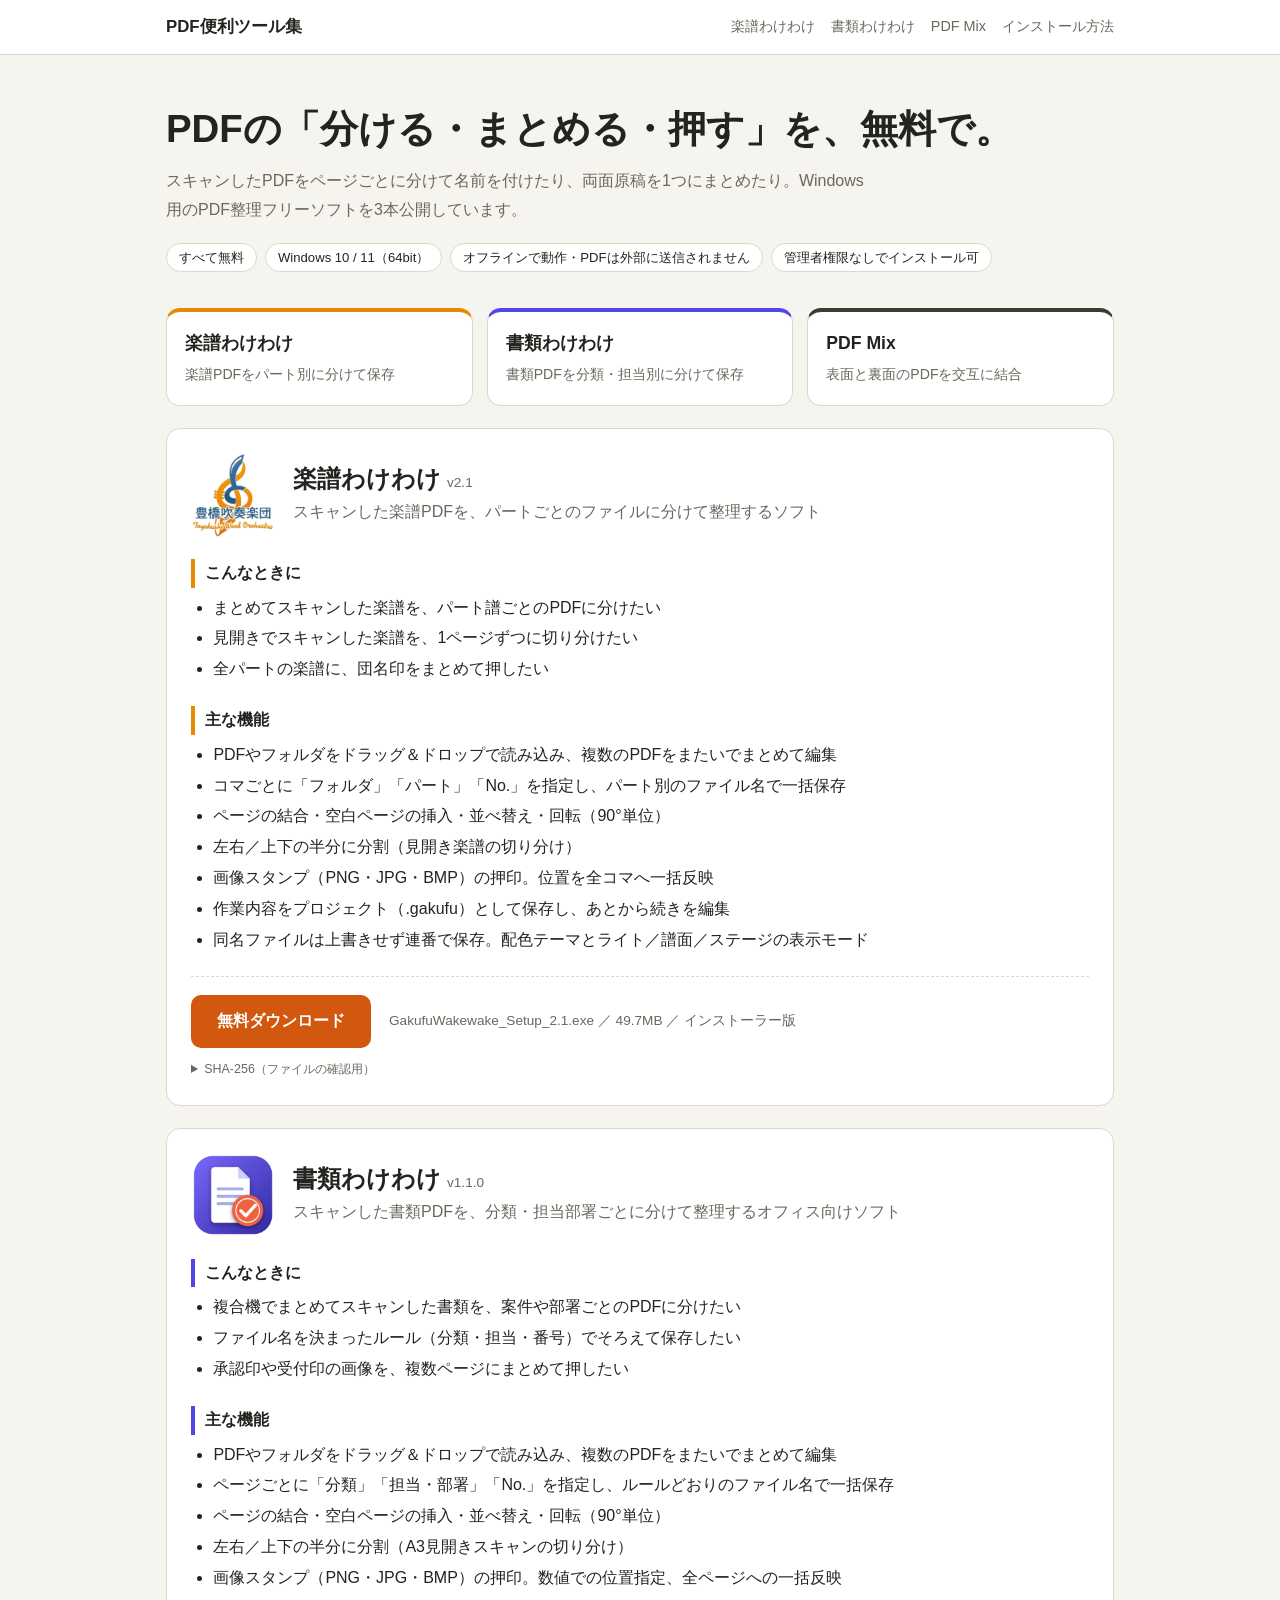
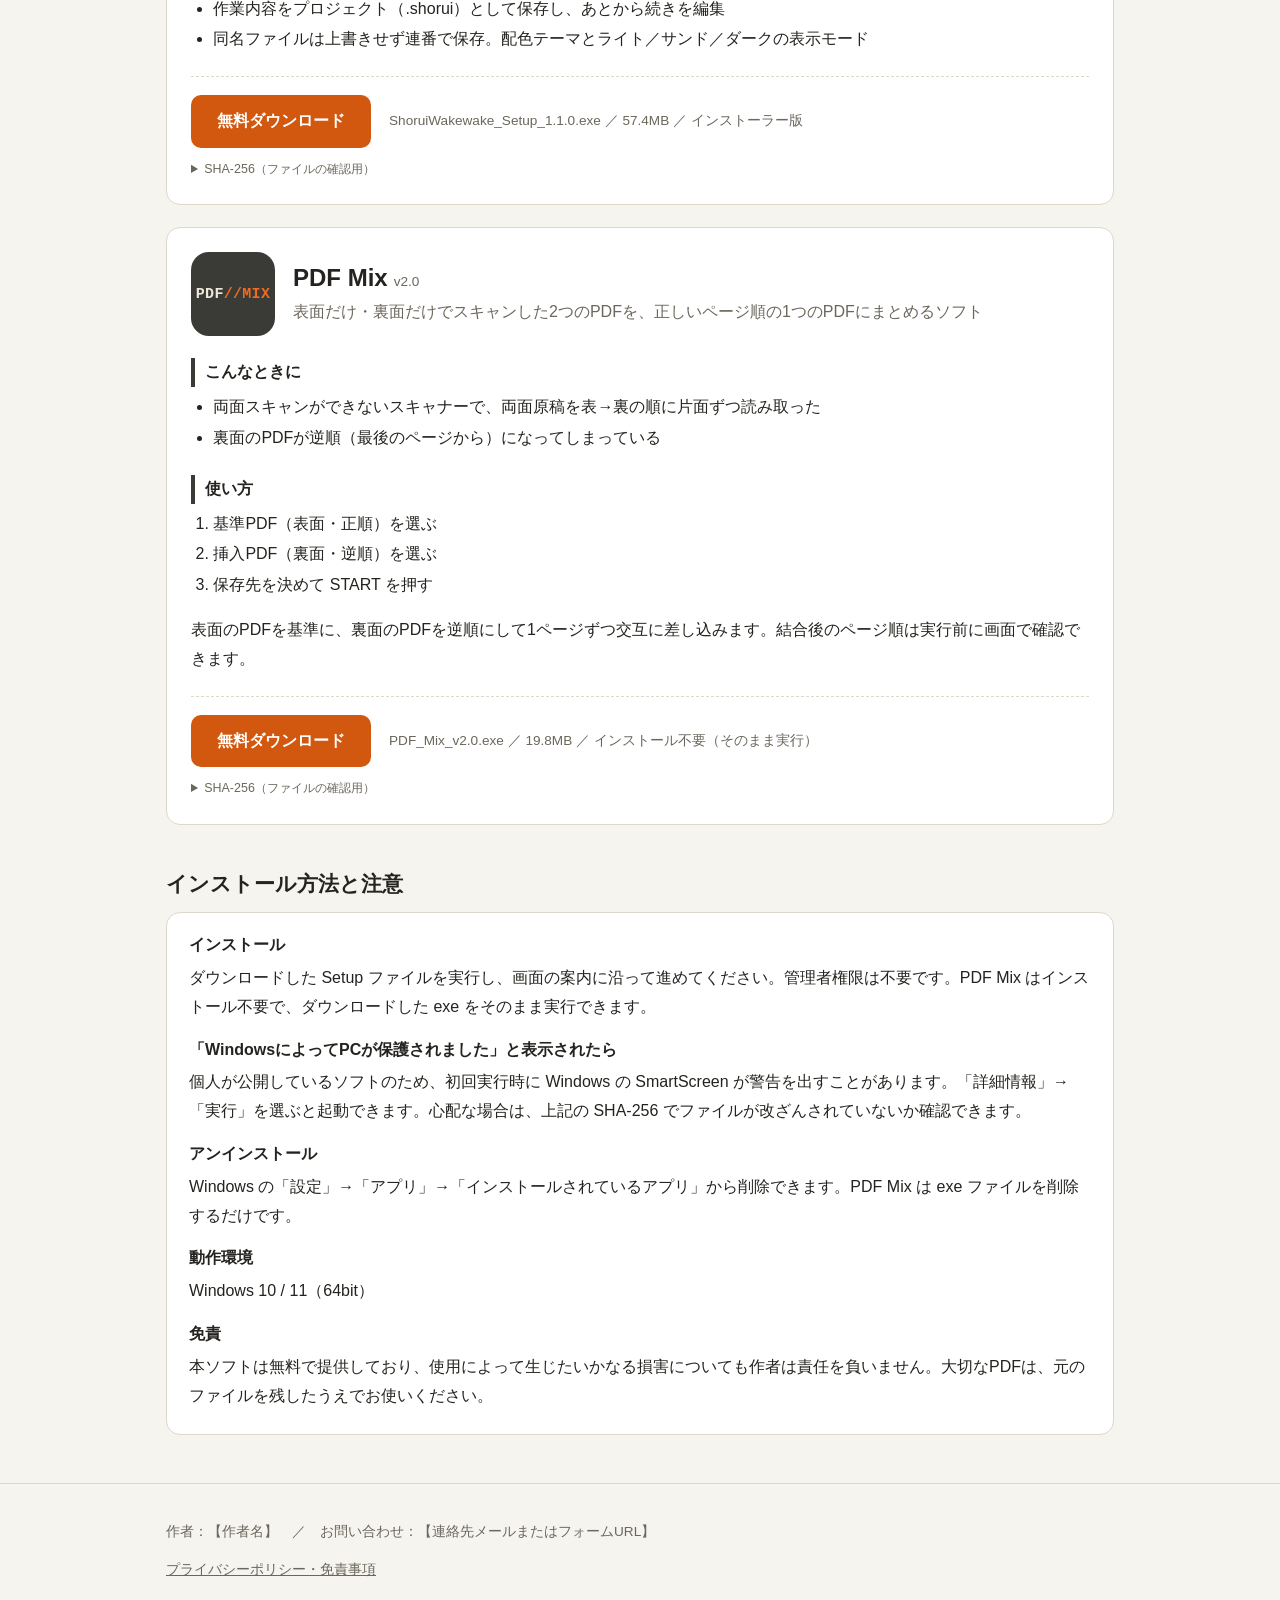
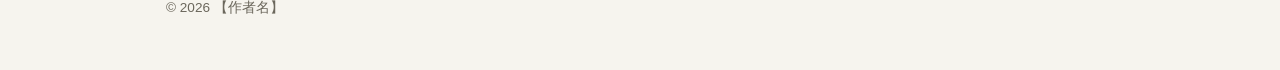
==== index.html @ d6bfec19 "Add files via upload" ====
<!doctype html>
<html lang="ja">
<head>
<meta charset="utf-8">
<meta name="viewport" content="width=device-width, initial-scale=1">
<title>PDF便利ツール集｜楽譜わけわけ・書類わけわけ・PDF Mix 無料ダウンロード</title>
<meta name="description" content="PDFの分割・結合・並べ替え・スタンプ押しができるWindows用フリーソフト「楽譜わけわけ」「書類わけわけ」、両面スキャンを1つにまとめる「PDF Mix」を無料でダウンロードできます。">
<meta property="og:title" content="PDF便利ツール集｜無料ダウンロード">
<meta property="og:description" content="楽譜わけわけ・書類わけわけ・PDF Mix。Windows用のPDF整理フリーソフト。">
<meta property="og:type" content="website">
<link rel="stylesheet" href="style.css">

<!-- ▼ Google AdSense：審査に通ったら、下の行のコメントを外し ca-pub-XXXXXXXXXXXXXXXX を自分のIDに置き換える
<script async src="https://pagead2.googlesyndication.com/pagead/js/adsbygoogle.js?client=ca-pub-XXXXXXXXXXXXXXXX" crossorigin="anonymous"></script>
-->
</head>
<body>

<header class="site-header">
  <div class="wrap">
    <a class="brand" href="./">PDF便利ツール集</a>
    <nav>
      <a href="#gakufu">楽譜わけわけ</a>
      <a href="#shorui">書類わけわけ</a>
      <a href="#mix">PDF Mix</a>
      <a href="#install">インストール方法</a>
    </nav>
  </div>
</header>

<main class="wrap">

  <section class="hero">
    <h1>PDFの「分ける・まとめる・押す」を、無料で。</h1>
    <p>スキャンしたPDFをページごとに分けて名前を付けたり、両面原稿を1つにまとめたり。Windows用のPDF整理フリーソフトを3本公開しています。</p>
    <ul class="badges">
      <li>すべて無料</li>
      <li>Windows 10 / 11（64bit）</li>
      <li>オフラインで動作・PDFは外部に送信されません</li>
      <li>管理者権限なしでインストール可</li>
    </ul>
  </section>

  <div class="picker">
    <a href="#gakufu" style="--c:var(--gakufu)"><strong>楽譜わけわけ</strong><span>楽譜PDFをパート別に分けて保存</span></a>
    <a href="#shorui" style="--c:var(--shorui)"><strong>書類わけわけ</strong><span>書類PDFを分類・担当別に分けて保存</span></a>
    <a href="#mix" style="--c:var(--mix)"><strong>PDF Mix</strong><span>表面と裏面のPDFを交互に結合</span></a>
  </div>

  <!-- 広告枠1：下のコメントを広告ユニットのコードに置き換えると表示されます --><div class="ad-slot"><!-- <ins class="adsbygoogle" style="display:block" data-ad-client="ca-pub-XXXXXXXXXXXXXXXX" data-ad-slot="0000000000" data-ad-format="auto" data-full-width-responsive="true"></ins><script>(adsbygoogle = window.adsbygoogle || []).push({});</script> --></div>

  <!-- ========== 楽譜わけわけ ========== -->
  <article class="app" id="gakufu" style="--c:var(--gakufu)">
    <div class="app-head">
      <img class="app-icon" src="img/gakufu.png" alt="楽譜わけわけのアイコン" width="84" height="84">
      <div>
        <h2>楽譜わけわけ<span class="ver">v2.1</span></h2>
        <p>スキャンした楽譜PDFを、パートごとのファイルに分けて整理するソフト</p>
      </div>
    </div>

    <h3>こんなときに</h3>
    <ul>
      <li>まとめてスキャンした楽譜を、パート譜ごとのPDFに分けたい</li>
      <li>見開きでスキャンした楽譜を、1ページずつに切り分けたい</li>
      <li>全パートの楽譜に、団名印をまとめて押したい</li>
    </ul>

    <h3>主な機能</h3>
    <ul>
      <li>PDFやフォルダをドラッグ＆ドロップで読み込み、複数のPDFをまたいでまとめて編集</li>
      <li>コマごとに「フォルダ」「パート」「No.」を指定し、パート別のファイル名で一括保存</li>
      <li>ページの結合・空白ページの挿入・並べ替え・回転（90°単位）</li>
      <li>左右／上下の半分に分割（見開き楽譜の切り分け）</li>
      <li>画像スタンプ（PNG・JPG・BMP）の押印。位置を全コマへ一括反映</li>
      <li>作業内容をプロジェクト（.gakufu）として保存し、あとから続きを編集</li>
      <li>同名ファイルは上書きせず連番で保存。配色テーマとライト／譜面／ステージの表示モード</li>
    </ul>

    <div class="dl">
      <a class="btn" href="https://github.com/barcode-head-400/pdf-tools/releases/latest/download/GakufuWakewake_Setup_2.1.exe">無料ダウンロード</a>
      <span class="dl-meta">GakufuWakewake_Setup_2.1.exe ／ 49.7MB ／ インストーラー版</span>
    </div>
    <details class="hash"><summary>SHA-256（ファイルの確認用）</summary><code>C25C75992EDA02FC6A6371D6482DA303DBC2CAB277B8C9C79F5718A0A986CB1E</code></details>
  </article>

  <!-- ========== 書類わけわけ ========== -->
  <article class="app" id="shorui" style="--c:var(--shorui)">
    <div class="app-head">
      <img class="app-icon" src="img/shorui.png" alt="書類わけわけのアイコン" width="84" height="84">
      <div>
        <h2>書類わけわけ<span class="ver">v1.1.0</span></h2>
        <p>スキャンした書類PDFを、分類・担当部署ごとに分けて整理するオフィス向けソフト</p>
      </div>
    </div>

    <h3>こんなときに</h3>
    <ul>
      <li>複合機でまとめてスキャンした書類を、案件や部署ごとのPDFに分けたい</li>
      <li>ファイル名を決まったルール（分類・担当・番号）でそろえて保存したい</li>
      <li>承認印や受付印の画像を、複数ページにまとめて押したい</li>
    </ul>

    <h3>主な機能</h3>
    <ul>
      <li>PDFやフォルダをドラッグ＆ドロップで読み込み、複数のPDFをまたいでまとめて編集</li>
      <li>ページごとに「分類」「担当・部署」「No.」を指定し、ルールどおりのファイル名で一括保存</li>
      <li>ページの結合・空白ページの挿入・並べ替え・回転（90°単位）</li>
      <li>左右／上下の半分に分割（A3見開きスキャンの切り分け）</li>
      <li>画像スタンプ（PNG・JPG・BMP）の押印。数値での位置指定、全ページへの一括反映</li>
      <li>作業内容をプロジェクト（.shorui）として保存し、あとから続きを編集</li>
      <li>同名ファイルは上書きせず連番で保存。配色テーマとライト／サンド／ダークの表示モード</li>
    </ul>

    <div class="dl">
      <a class="btn" href="https://github.com/barcode-head-400/pdf-tools/releases/latest/download/ShoruiWakewake_Setup_1.1.0.exe">無料ダウンロード</a>
      <span class="dl-meta">ShoruiWakewake_Setup_1.1.0.exe ／ 57.4MB ／ インストーラー版</span>
    </div>
    <details class="hash"><summary>SHA-256（ファイルの確認用）</summary><code>9C54FBA946400E04A92FC4E9F4A040294A7472FBC840C510C74561E0456C02B7</code></details>
  </article>

  <!-- 広告枠2 --><div class="ad-slot"><!-- <ins class="adsbygoogle" style="display:block" data-ad-client="ca-pub-XXXXXXXXXXXXXXXX" data-ad-slot="0000000000" data-ad-format="auto" data-full-width-responsive="true"></ins><script>(adsbygoogle = window.adsbygoogle || []).push({});</script> --></div>

  <!-- ========== PDF Mix ========== -->
  <article class="app" id="mix" style="--c:var(--mix)">
    <div class="app-head">
      <div class="app-icon mix" role="img" aria-label="PDF Mixのアイコン"><span>PDF<b>//MIX</b></span></div>
      <div>
        <h2>PDF Mix<span class="ver">v2.0</span></h2>
        <p>表面だけ・裏面だけでスキャンした2つのPDFを、正しいページ順の1つのPDFにまとめるソフト</p>
      </div>
    </div>

    <h3>こんなときに</h3>
    <ul>
      <li>両面スキャンができないスキャナーで、両面原稿を表→裏の順に片面ずつ読み取った</li>
      <li>裏面のPDFが逆順（最後のページから）になってしまっている</li>
    </ul>

    <h3>使い方</h3>
    <ol>
      <li>基準PDF（表面・正順）を選ぶ</li>
      <li>挿入PDF（裏面・逆順）を選ぶ</li>
      <li>保存先を決めて START を押す</li>
    </ol>
    <p>表面のPDFを基準に、裏面のPDFを逆順にして1ページずつ交互に差し込みます。結合後のページ順は実行前に画面で確認できます。</p>

    <div class="dl">
      <a class="btn" href="https://github.com/barcode-head-400/pdf-tools/releases/latest/download/PDF_Mix_v2.0.exe">無料ダウンロード</a>
      <span class="dl-meta">PDF_Mix_v2.0.exe ／ 19.8MB ／ インストール不要（そのまま実行）</span>
    </div>
    <details class="hash"><summary>SHA-256（ファイルの確認用）</summary><code>6ADC93243822CCB329DA9A8F271A3010DF4C03C5E38844415DF8F79AC13B031B</code></details>
  </article>

  <!-- ========== インストール方法 ========== -->
  <section class="section" id="install">
    <h2>インストール方法と注意</h2>
    <div class="note">
      <h3>インストール</h3>
      <p>ダウンロードした Setup ファイルを実行し、画面の案内に沿って進めてください。管理者権限は不要です。PDF Mix はインストール不要で、ダウンロードした exe をそのまま実行できます。</p>
      <h3>「WindowsによってPCが保護されました」と表示されたら</h3>
      <p>個人が公開しているソフトのため、初回実行時に Windows の SmartScreen が警告を出すことがあります。「詳細情報」→「実行」を選ぶと起動できます。心配な場合は、上記の SHA-256 でファイルが改ざんされていないか確認できます。</p>
      <h3>アンインストール</h3>
      <p>Windows の「設定」→「アプリ」→「インストールされているアプリ」から削除できます。PDF Mix は exe ファイルを削除するだけです。</p>
      <h3>動作環境</h3>
      <p>Windows 10 / 11（64bit）</p>
      <h3>免責</h3>
      <p>本ソフトは無料で提供しており、使用によって生じたいかなる損害についても作者は責任を負いません。大切なPDFは、元のファイルを残したうえでお使いください。</p>
    </div>
  </section>

  <!-- 広告枠3 --><div class="ad-slot"><!-- <ins class="adsbygoogle" style="display:block" data-ad-client="ca-pub-XXXXXXXXXXXXXXXX" data-ad-slot="0000000000" data-ad-format="auto" data-full-width-responsive="true"></ins><script>(adsbygoogle = window.adsbygoogle || []).push({});</script> --></div>

</main>

<footer class="site-footer">
  <div class="wrap">
    <p>作者：【作者名】　／　お問い合わせ：【連絡先メールまたはフォームURL】</p>
    <p><a href="privacy.html">プライバシーポリシー・免責事項</a></p>
    <p>&copy; 2026 【作者名】</p>
  </div>
</footer>

</body>
</html>
---- style.css ----
:root {
  --bg: #f6f4ee;
  --surface: #ffffff;
  --text: #24231f;
  --dim: #6b675c;
  --line: #ddd8ca;
  --accent: #d2570f;
  --accent-text: #ffffff;
  --gakufu: #e58a00;
  --shorui: #4f46e5;
  --mix: #3a3a36;
  --radius: 14px;
}
@media (prefers-color-scheme: dark) {
  :root {
    --bg: #1b1a17;
    --surface: #26251f;
    --text: #efece2;
    --dim: #a8a394;
    --line: #3b392f;
    --accent: #f27a2e;
    --accent-text: #1b1a17;
    --gakufu: #ffbe5c;
    --shorui: #a5a1ff;
    --mix: #e8b10a;
  }
}

* { box-sizing: border-box; }
html { scroll-behavior: smooth; }
body {
  margin: 0;
  background: var(--bg);
  color: var(--text);
  font-family: "BIZ UDPGothic", "Yu Gothic UI", "Hiragino Sans", "Noto Sans JP", Meiryo, sans-serif;
  line-height: 1.8;
  -webkit-text-size-adjust: 100%;
}
a { color: var(--accent); }
img { max-width: 100%; }
.wrap { max-width: 980px; margin: 0 auto; padding: 0 16px; }

/* ヘッダー */
.site-header { border-bottom: 1px solid var(--line); background: var(--surface); }
.site-header .wrap { display: flex; align-items: center; justify-content: space-between; gap: 12px; flex-wrap: wrap; padding-top: 12px; padding-bottom: 12px; }
.brand { font-weight: 700; font-size: 1.05rem; color: var(--text); text-decoration: none; }
.site-header nav { display: flex; gap: 16px; flex-wrap: wrap; font-size: .9rem; }
.site-header nav a { color: var(--dim); text-decoration: none; }
.site-header nav a:hover { color: var(--accent); }

/* ヒーロー */
.hero { padding: 48px 0 28px; }
.hero h1 { font-size: clamp(1.6rem, 4.5vw, 2.4rem); line-height: 1.35; margin: 0 0 12px; text-wrap: balance; }
.hero p { margin: 0; color: var(--dim); max-width: 44em; }
.badges { display: flex; flex-wrap: wrap; gap: 8px; margin: 18px 0 0; padding: 0; list-style: none; }
.badges li { border: 1px solid var(--line); background: var(--surface); border-radius: 999px; padding: 2px 12px; font-size: .82rem; }

/* 一覧カード */
.picker { display: grid; grid-template-columns: repeat(auto-fit, minmax(240px, 1fr)); gap: 14px; margin: 8px 0 8px; }
.picker a { display: block; text-decoration: none; color: var(--text); background: var(--surface); border: 1px solid var(--line); border-top: 4px solid var(--c); border-radius: var(--radius); padding: 16px 18px; }
.picker a:hover { border-color: var(--c); }
.picker strong { display: block; font-size: 1.1rem; }
.picker span { color: var(--dim); font-size: .88rem; }

/* アプリ詳細 */
.app { background: var(--surface); border: 1px solid var(--line); border-radius: var(--radius); padding: 24px; margin: 22px 0; }
.app-head { display: flex; gap: 18px; align-items: center; }
.app-icon { width: 84px; height: 84px; flex: none; border-radius: 18px; object-fit: contain; }
.app-icon.mix { display: grid; place-items: center; background: #3a3a36; color: #ede8d8; font: 700 15px Consolas, monospace; letter-spacing: .02em; }
.app-icon.mix b { color: #f26b1d; }
.app-head h2 { margin: 0; font-size: 1.5rem; line-height: 1.3; }
.app-head .ver { font-size: .85rem; color: var(--dim); font-weight: 400; margin-left: 6px; white-space: nowrap; }
.app-head p { margin: 4px 0 0; color: var(--dim); }
.app h3 { font-size: 1rem; margin: 22px 0 6px; padding-left: 10px; border-left: 4px solid var(--c); }
.app ul, .app ol { margin: 0; padding-left: 1.4em; }
.app li { margin: 2px 0; }

.dl { display: flex; flex-wrap: wrap; align-items: center; gap: 12px 18px; margin-top: 22px; padding-top: 18px; border-top: 1px dashed var(--line); }
.btn { display: inline-block; background: var(--accent); color: var(--accent-text); font-weight: 700; text-decoration: none; padding: 12px 26px; border-radius: 10px; }
.btn:hover { filter: brightness(1.08); }
.dl-meta { font-size: .85rem; color: var(--dim); }
.hash { margin-top: 10px; font-size: .78rem; color: var(--dim); }
.hash summary { cursor: pointer; }
.hash code { display: block; overflow-wrap: anywhere; font-family: Consolas, monospace; }

/* 汎用セクション */
.section { margin: 40px 0; }
.section h2 { font-size: 1.3rem; margin: 0 0 10px; }
.note { background: var(--surface); border: 1px solid var(--line); border-radius: var(--radius); padding: 18px 22px; }
.note h3 { margin: 14px 0 4px; font-size: 1rem; }
.note h3:first-child { margin-top: 0; }
.note p { margin: 0 0 6px; }

/* 広告枠：中身（広告コード）を入れるまでは表示されません */
.ad-slot { margin: 26px 0; text-align: center; min-height: 100px; }
.ad-slot::before { content: "スポンサーリンク"; display: block; font-size: .72rem; color: var(--dim); margin-bottom: 4px; }
.ad-slot:empty { display: none; }

.site-footer { border-top: 1px solid var(--line); margin-top: 48px; padding: 22px 0 36px; font-size: .85rem; color: var(--dim); }
.site-footer a { color: var(--dim); }

@media (max-width: 520px) {
  .app { padding: 18px; }
  .app-icon { width: 60px; height: 60px; border-radius: 14px; }
  .btn { width: 100%; text-align: center; }
}
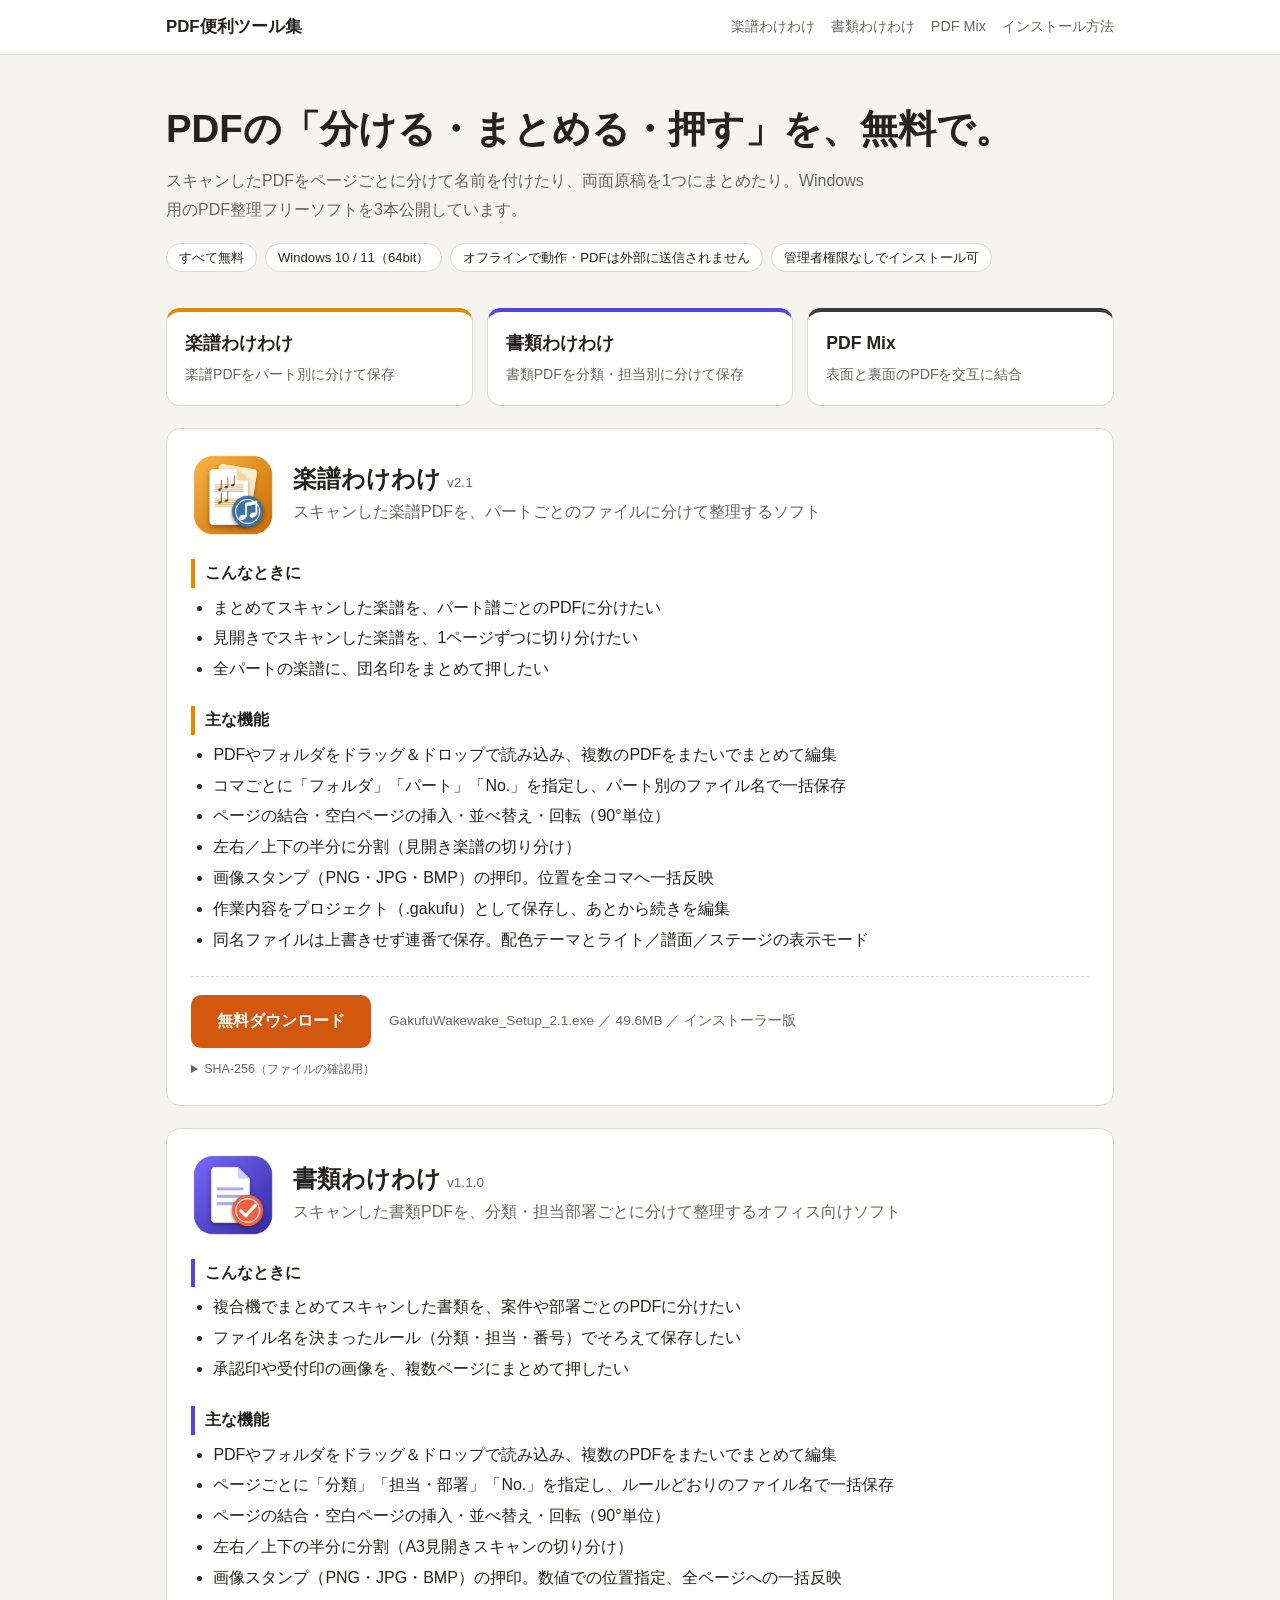
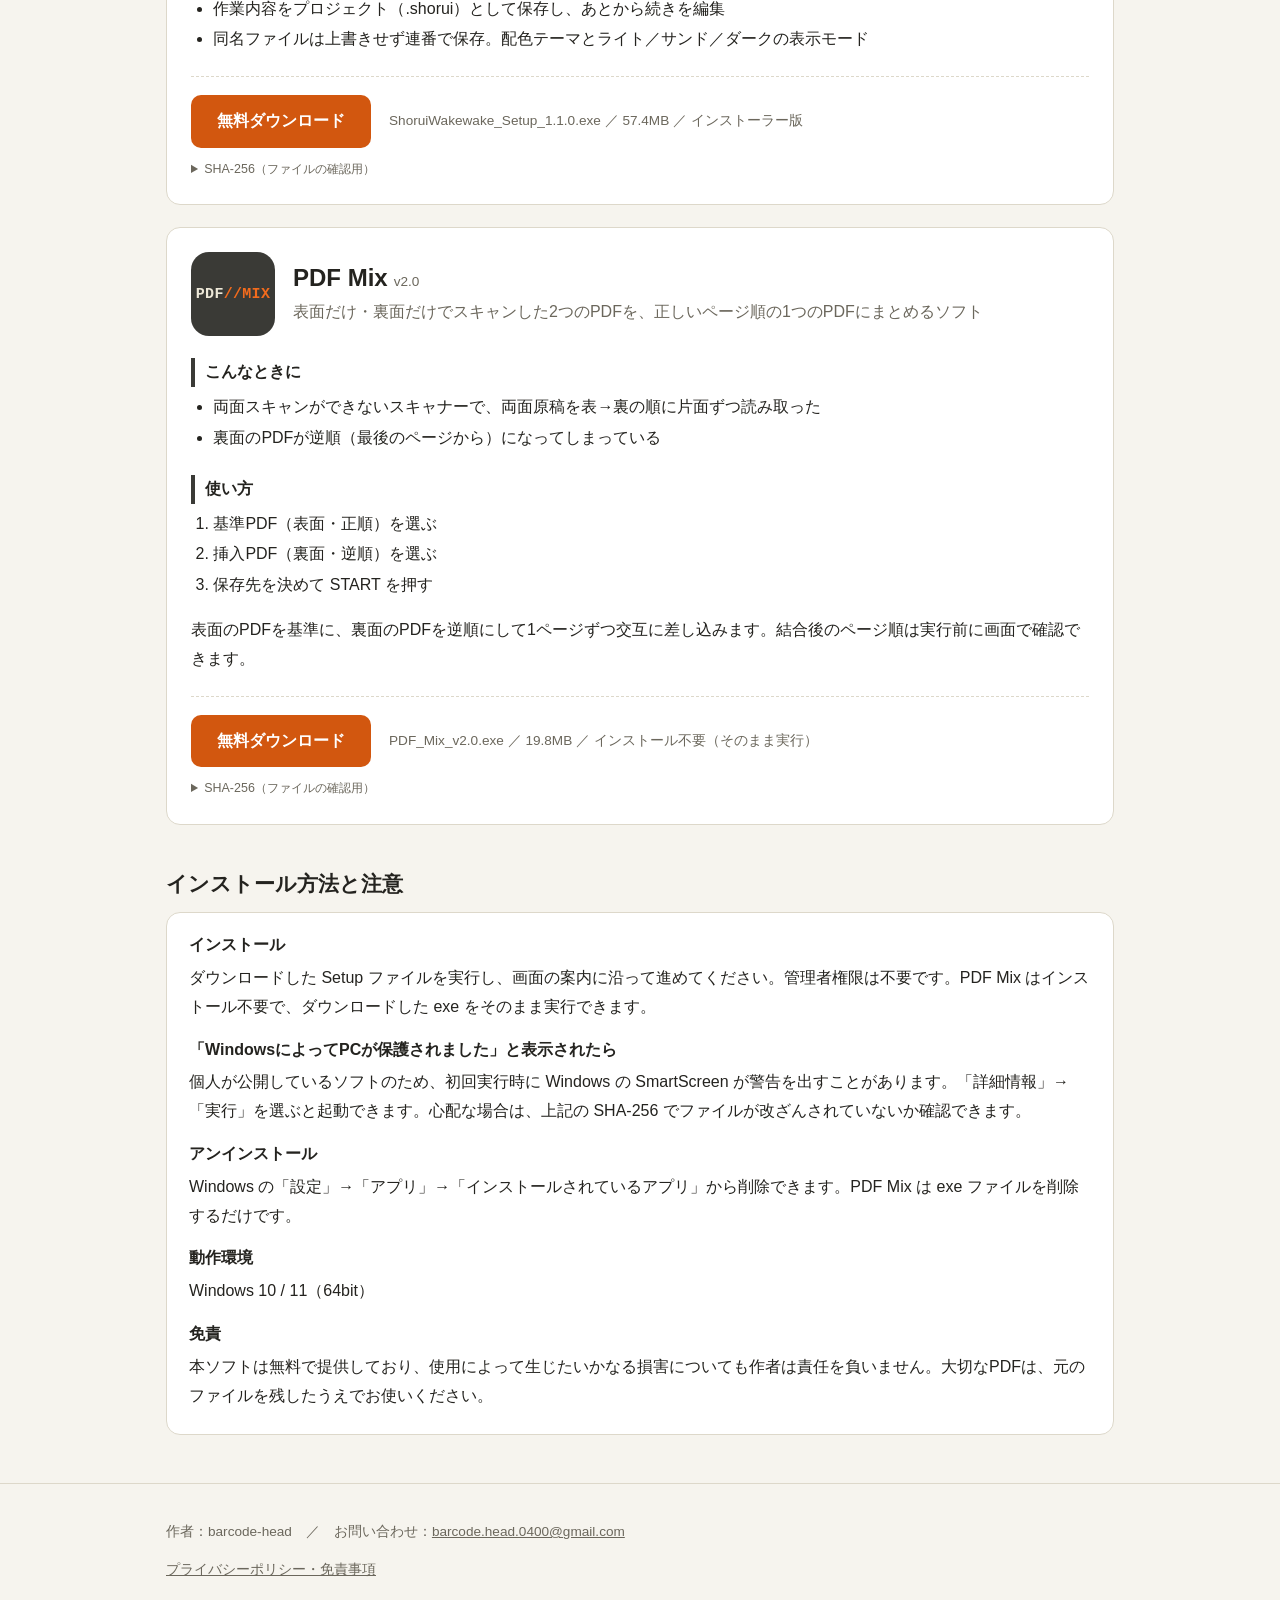
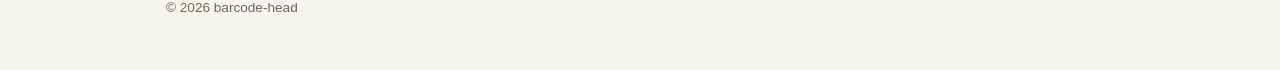
==== commit 87c3e59f: "Add files via upload" ====
--- a/index.html
+++ b/index.html
@@ -79,9 +79,9 @@
 
     <div class="dl">
       <a class="btn" href="https://github.com/barcode-head-400/pdf-tools/releases/latest/download/GakufuWakewake_Setup_2.1.exe">無料ダウンロード</a>
-      <span class="dl-meta">GakufuWakewake_Setup_2.1.exe ／ 49.7MB ／ インストーラー版</span>
+      <span class="dl-meta">GakufuWakewake_Setup_2.1.exe ／ 49.6MB ／ インストーラー版</span>
     </div>
-    <details class="hash"><summary>SHA-256（ファイルの確認用）</summary><code>C25C75992EDA02FC6A6371D6482DA303DBC2CAB277B8C9C79F5718A0A986CB1E</code></details>
+    <details class="hash"><summary>SHA-256（ファイルの確認用）</summary><code>F29B37A97B33D67E309944C159A19396FEC901EBD263625BC36A31425AAF3E3C</code></details>
   </article>
 
   <!-- ========== 書類わけわけ ========== -->
@@ -175,9 +175,9 @@
 
 <footer class="site-footer">
   <div class="wrap">
-    <p>作者：【作者名】　／　お問い合わせ：【連絡先メールまたはフォームURL】</p>
+    <p>作者：barcode-head　／　お問い合わせ：<a href="mailto:barcode.head.0400@gmail.com">barcode.head.0400@gmail.com</a></p>
     <p><a href="privacy.html">プライバシーポリシー・免責事項</a></p>
-    <p>&copy; 2026 【作者名】</p>
+    <p>&copy; 2026 barcode-head</p>
   </div>
 </footer>
 
